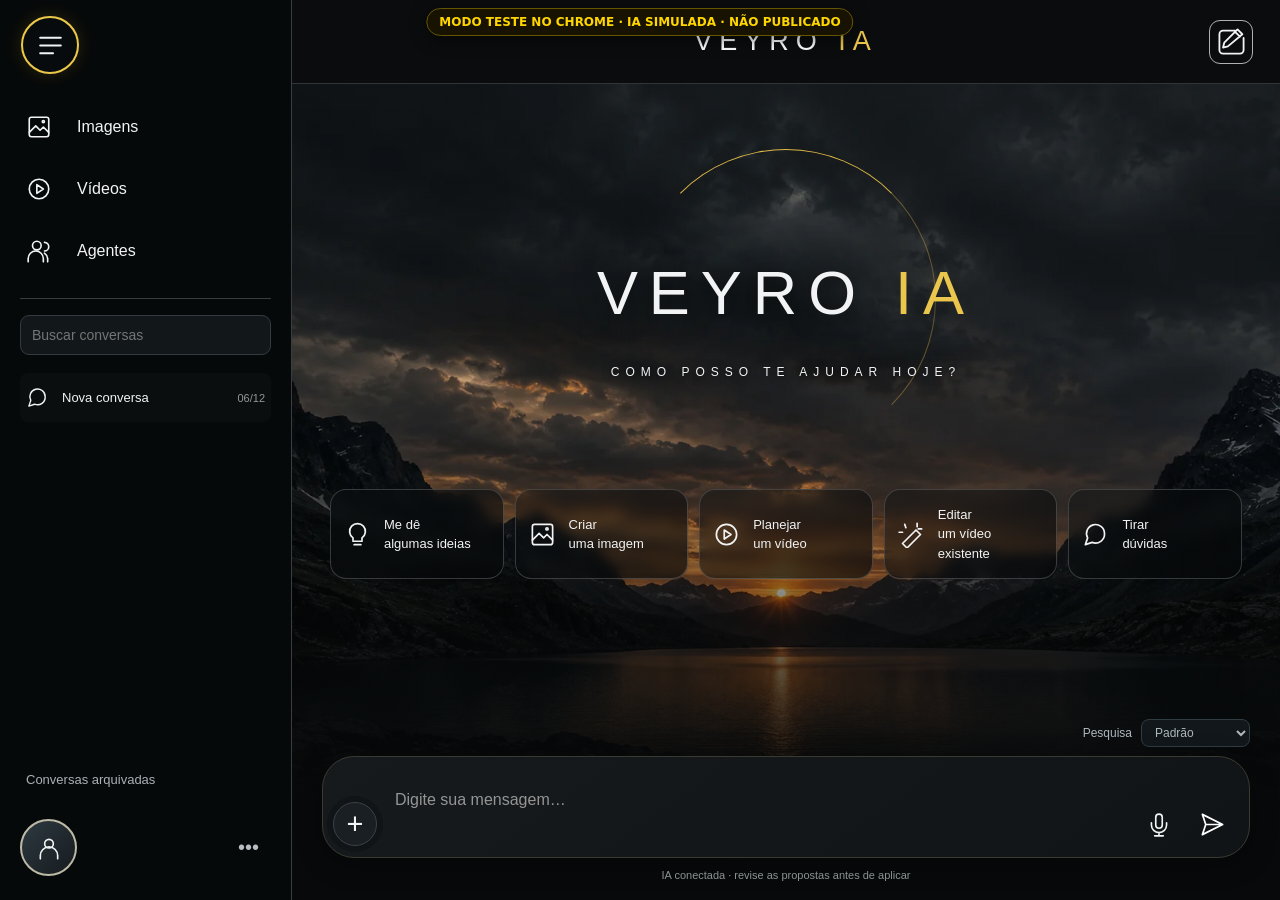
==== index.html @ f62c938f "Add files via upload" ====
<!doctype html>
<html lang="pt-BR">
<head>
  <meta charset="utf-8"><meta name="viewport" content="width=device-width, initial-scale=1, viewport-fit=cover, interactive-widget=resizes-content">
  <meta name="theme-color" content="#060606">
  <meta name="description" content="Veyro IA: escreva uma ideia, adicione referências e planeje as cenas do seu vídeo.">
  <title>Veyro IA</title>
  <link rel="icon" href="data:image/svg+xml,%3Csvg xmlns='http://www.w3.org/2000/svg' viewBox='0 0 64 64'%3E%3Crect width='64' height='64' rx='16' fill='%23060606'/%3E%3Cpath d='M25 17 47 32 25 47Z' fill='%23ffd600'/%3E%3C/svg%3E">
  <link rel="stylesheet" href="styles.css">
  <link rel="stylesheet" href="cinematic.css">
  <script src="chrome-demo.js"></script>
  <script src="studio.js" defer></script>
  <script src="chat.js" defer></script>
  <script src="knowledge.js" defer></script>
  <script src="app.js" defer></script>
</head>
<body data-mode="chat">
  <div id="chrome-demo-banner" style="position:fixed;z-index:99999;top:8px;left:50%;transform:translateX(-50%);background:#171300;color:#ffd600;border:1px solid #665500;border-radius:999px;padding:6px 12px;font:600 12px/1.2 system-ui;box-shadow:0 3px 16px #0008;pointer-events:none">MODO TESTE NO CHROME · IA SIMULADA · NÃO PUBLICADO</div>
  <svg class="svg-defs" aria-hidden="true" xmlns="http://www.w3.org/2000/svg"><defs>
  <symbol id="i-menu" viewBox="0 0 24 24"><path d="M4 6h16M4 12h16M4 18h10"/></symbol>
  <symbol id="i-image" viewBox="0 0 24 24"><rect x="3" y="3" width="18" height="18" rx="2"/><path d="m3 17 6-6 4 4 3-3 5 5"/><circle cx="16" cy="7" r="1"/></symbol>
  <symbol id="i-video" viewBox="0 0 24 24"><circle cx="12" cy="12" r="9"/><path d="m10 8 6 4-6 4z"/></symbol>
  <symbol id="i-agents" viewBox="0 0 24 24"><circle cx="10" cy="7" r="4"/><path d="M2 22v-3a7 7 0 0 1 14 0v3m1-18a4 4 0 0 1 0 8m3 10v-3a7 7 0 0 0-3-5"/></symbol>
  <symbol id="i-chat" viewBox="0 0 24 24"><path d="M20 11a8 8 0 0 1-11 8l-6 2 2-6a8 8 0 1 1 15-4z"/></symbol>
  <symbol id="i-pen" viewBox="0 0 24 24"><path d="M15 3H5a3 3 0 0 0-3 3v13a3 3 0 0 0 3 3h14a3 3 0 0 0 3-3V9M9 16l-4 1 1-4L17 2l4 4zM15 4l4 4"/></symbol>
  <symbol id="i-user" viewBox="0 0 24 24"><circle cx="12" cy="8" r="4"/><path d="M4 22v-3a8 8 0 0 1 16 0v3"/></symbol>
  <symbol id="i-idea" viewBox="0 0 24 24"><path d="M8 17v-2a7 7 0 1 1 8 0v2M8 18h8m-7 3h6"/></symbol>
  <symbol id="i-magic" viewBox="0 0 24 24"><path d="m4 20 12-12 4 4L8 24zM17 2v3m4 2h-3M6 3l1 3m-6 4h3"/></symbol>
  <symbol id="i-mic" viewBox="0 0 24 24"><rect x="9" y="2" width="6" height="13" rx="3"/><path d="M5 10v2a7 7 0 0 0 14 0v-2m-7 9v3m-4 0h8"/></symbol>
  <symbol id="i-send" viewBox="0 0 24 24"><path d="m3 3 18 9-18 9 3-9-3-9zm3 9h15"/></symbol>
  </defs></svg>
  <button id="sidebar-toggle" class="menu-toggle" aria-label="Abrir menu" aria-controls="sidebar" aria-expanded="true"><svg><use href="#i-menu"/></svg></button>
  <button id="sidebar-overlay" class="sidebar-overlay" aria-label="Fechar menu" hidden></button>
  <aside id="sidebar" class="sidebar" aria-label="Menu e conversas"><button id="sidebar-close" aria-label="Fechar menu">×</button>
    <nav class="sidebar-nav" aria-label="Recursos"><button id="nav-images"><svg><use href="#i-image"/></svg>Imagens</button><button id="nav-videos"><svg><use href="#i-video"/></svg>Vídeos</button><button id="nav-agents"><svg><use href="#i-agents"/></svg>Agentes</button></nav>
    <div class="recent-conversations" id="recent-conversations" aria-label="Conversas recentes"></div>
    <div class="sidebar-bottom"><button id="profile-open" class="profile-button" aria-label="Abrir meu perfil"><span id="profile-avatar"><svg><use href="#i-user"/></svg></span><span id="profile-name" class="sr-only">Meu perfil</span></button><button id="project-options" class="project-options" aria-label="Opções do projeto">•••</button></div>
  </aside>
  <div class="screen">
    <div class="welcome-backdrop" aria-hidden="true"></div>
    <header class="header"><button class="brand" id="home-chat" aria-label="Voltar à conversa"><span>VEYRO <em>IA</em></span></button><button id="new-chat" class="new-chat" aria-label="Nova conversa"><svg><use href="#i-pen"/></svg></button></header>
    <main id="workspace" class="workspace">
      <div class="project-bar"><input id="project-title" aria-label="Nome do projeto" maxlength="100" value="Novo projeto"><button id="save" type="button">Salvar</button></div>
      <div class="workspace-meta"><span id="save-status" role="status">Abrindo seus projetos…</span><span>Sem áudio · até 30 s</span></div>
      <nav class="tools" aria-label="Ferramentas do projeto"><button id="projects-open" class="nav-button" type="button">Projetos</button><button id="create-mode" aria-pressed="true">Criar</button><button id="photo-mode" aria-pressed="false">Photo Studio</button><button id="editor-mode" aria-pressed="false">Editor</button><button id="chat-mode" aria-pressed="false">Conversar</button><button id="memories-open">Memórias</button><button id="versions-open">Versões</button><button id="activity-open">Atividade</button></nav>
      <section id="photo-view" class="studio-view" hidden>
        <span class="eyebrow">VEYRO PHOTO STUDIO</span><h1>Uma imagem. Sua intenção.</h1>
        <p class="review-help">Crie uma imagem independente ou prepare referências para uma cena. Para editar, escolha uma foto e descreva o que deve mudar.</p>
        <div class="studio-grid">
          <label>Operação<select id="photo-operation"><option value="generate">Criar imagem</option><option value="edit">Editar imagem enviada</option><option value="enhance">Aprimorar imagem enviada</option></select></label>
          <label>Quantidade<select id="photo-count"><option>1</option><option>2</option><option>3</option><option>4</option><option>5</option></select></label>
          <label>Formato<select id="photo-size"><option value="1024x1024">Quadrado</option><option value="1536x1024">Horizontal</option><option value="1024x1536">Vertical</option></select></label>
          <label>Destino<select id="photo-scene"><option value="">Imagem independente</option></select></label>
        </div>
        <label class="studio-label">Imagem de referência<select id="photo-source"><option value="">Sem referência</option></select></label>
        <label class="studio-label">O que deve continuar igual<textarea id="photo-preserve" maxlength="2000" rows="2" placeholder="Ex.: manter personagem, roupa e iluminação"></textarea></label>
        <p id="photo-connection" class="studio-status" role="status"></p>
        <div id="photo-gallery" class="photo-gallery"></div><h2 class="subheading">Pedidos de imagem</h2><div id="photo-jobs"></div>
      </section>
      <section id="editor-view" class="studio-view" hidden>
        <span class="eyebrow">VEYRO EDITOR</span><h1>Monte o vídeo, preserve o original.</h1>
        <p class="review-help">Adicione vídeos pelo +. Escolha os trechos, reorganize e ajuste a velocidade. Até 30 segundos na montagem, sem áudio.</p>
        <div class="studio-grid"><label>Arquivo<select id="editor-source"></select></label><button id="clip-add" class="text-button" type="button">+ Adicionar trecho</button></div>
        <div class="studio-grid"><label>Formato<select id="editor-format"><option value="original">Original</option><option value="vertical">Vertical · 9:16</option><option value="horizontal">Horizontal · 16:9</option><option value="square">Quadrado</option></select></label><label>Exportação local<select id="editor-resolution"><option value="720">Até 720p · alvo 30 fps</option><option value="360">Até 360p · alvo 30 fps</option></select></label></div>
        <details class="original-request"><summary>Preferências para a edição por IA</summary><p>Edição automática ainda não conectada. Estas preferências ficam salvas no projeto.</p><div class="studio-grid"><label>Modo<select id="editor-mode-setting"><option value="ASSISTED">Assistido</option><option value="AUTO">Automático</option><option value="PRECISION">Precisão</option><option value="CREATIVE">Criativo</option></select></label><label>Intensidade<select id="editor-intensity"><option value="LOW">Baixa</option><option value="MEDIUM">Média</option><option value="HIGH">Alta</option></select></label></div></details>
        <div class="editor-toolbar"><button id="editor-undo" class="small-button">↶ Desfazer</button><button id="editor-redo" class="small-button">↷ Refazer</button><span id="editor-total"></span></div>
        <div id="timeline"></div><div id="clip-preview"></div>
        <div class="export-panel"><button id="editor-export" class="text-button">Exportar montagem</button><button id="export-cancel" class="small-button" hidden>Cancelar exportação</button><p class="pending-note">Exportação experimental no navegador, em tempo real. Mantenha a tela aberta. A fluidez e a precisão dos cortes dependem do celular; o arquivo original é preservado.</p><p id="export-status" role="status"></p><canvas id="export-canvas" hidden></canvas><div id="export-result"></div></div>
      </section>
      <section id="chat-view"><div id="welcome" class="welcome"><div class="welcome-title"><span class="sun-ring" aria-hidden="true"></span><h1>VEYRO <em>IA</em></h1><p>Como posso te ajudar hoje?</p></div><div class="suggestions" aria-label="Sugestões para começar"><button data-suggestion="Me dê algumas ideias para um vídeo curto."><svg><use href="#i-idea"/></svg><span>Me dê<br>algumas ideias</span></button><button data-suggestion="Quero criar uma imagem de "><svg><use href="#i-image"/></svg><span>Criar<br>uma imagem</span></button><button data-action="plan"><svg><use href="#i-video"/></svg><span>Planejar<br>um vídeo</span></button><button data-action="edit"><svg><use href="#i-magic"/></svg><span>Editar<br>um vídeo existente</span></button><button data-suggestion="Quero tirar uma dúvida sobre "><svg><use href="#i-chat"/></svg><span>Tirar<br>dúvidas</span></button></div></div><div id="chat-log" role="log" aria-label="Conversa" aria-live="polite"></div><div id="proposals"></div></section>
      <section class="empty" id="empty">
        <div class="frame" aria-hidden="true"><svg viewBox="0 0 48 48" fill="none"><rect x="8" y="12" width="32" height="24" rx="5" stroke="currentColor" stroke-width="1.3"/><path d="m21 19 9 5-9 5Z" stroke="currentColor" stroke-width="1.3"/></svg></div>
        <h1>Qual cena você imagina?</h1>
        <p>Escreva uma ideia ou envie apenas<br>fotos e vídeos pelo <strong>+</strong>.</p>
        <span class="empty-note">Histórias inventadas ou acontecimentos reais.</span>
      </section>
      <section id="result" class="result" hidden aria-labelledby="result-title">
        <span class="eyebrow">RESUMO DO PEDIDO</span>
        <h1 id="result-title">Sua cena está configurada.</h1>
        <p id="result-prompt" class="result-prompt"></p>
        <dl id="result-details"></dl>
        <div class="notice"><strong>Geração ainda não conectada</strong><p>Seu pedido pode ser salvo e revisado. A geração de vídeo ainda não está conectada.</p></div>
        <button id="edit" class="text-button" type="button">Voltar ao pedido</button>
      </section>
      <section id="review" class="review" hidden aria-labelledby="review-title">
        <div class="review-top"><span class="eyebrow">REVISAR ANTES DE CRIAR</span><span id="review-meta"></span></div>
        <h1 id="review-title" tabindex="-1">Vamos ajustar suas cenas.</h1>
        <p class="review-help">Edite, reordene e proteja suas cenas. As propostas da IA só entram no roteiro quando você as aplica.</p>
        <details class="original-request"><summary>Pedido original e referências</summary><p id="original-prompt"></p><div id="review-references" class="review-references"></div></details>
        <details class="original-request"><summary>Estilo, personagens e regras do projeto</summary><div class="project-settings"><label for="visual-style">Estilo visual</label><input id="visual-style" maxlength="1000" placeholder="Ex.: realista, luz suave"><label for="characters">Personagens</label><textarea id="characters" maxlength="4000" rows="2" placeholder="Aparência e características que devem continuar iguais"></textarea><label for="constraints">O que deve ser preservado</label><textarea id="constraints" maxlength="4000" rows="2" placeholder="Ex.: manter a roupa e o cenário"></textarea></div></details>
        <div id="scene-list" class="scene-list"></div>
        <div class="scene-actions"><button id="add-scene" class="text-button" type="button">+ Adicionar cena</button><span id="scene-total"></span></div>
        <button id="ask-plan" type="button" class="text-button">Pedir proposta à IA</button><div id="review-proposals"></div><div id="conversation" class="conversation" role="log" aria-label="Pedidos de correção" aria-live="polite"></div>
        <div class="generation-panel"><button id="generate" type="button" disabled aria-describedby="generation-reason">Gerar vídeo</button><p id="generation-reason">A geração de vídeo ainda precisa ser conectada. Seu roteiro e suas referências podem ser salvos agora.</p></div>
      </section>
    </main>
    <footer class="dock">
      <div class="options-heading"><span id="step-label">01 / FORMATO</span><button type="button" id="back" hidden>← Alterar formato</button><span id="format-summary" hidden></span></div>
      <div class="choices" id="formats" role="group" aria-label="Formato do vídeo">
        <button type="button" data-format="horizontal" aria-pressed="false"><span class="ratio-icon landscape" aria-hidden="true"></span>Horizontal<span class="check" aria-hidden="true">✓</span></button>
        <button type="button" data-format="vertical" aria-pressed="false"><span class="ratio-icon portrait" aria-hidden="true"></span>Vertical<span class="check" aria-hidden="true">✓</span></button>
        <button type="button" data-format="auto" aria-pressed="true"><span class="auto-icon" aria-hidden="true">Ø</span>Automático<span class="check" aria-hidden="true">✓</span></button>
      </div>
      <div class="choices durations" id="durations" role="group" aria-label="Duração do vídeo em segundos" hidden></div>
      <label id="review-choice" class="review-choice"><input id="review-toggle" type="checkbox" checked><span>Revisar antes de criar</span></label>
      <form id="composer" class="composer">
        <div id="attachments" class="attachments" aria-label="Arquivos anexados" hidden></div>
        <label for="prompt" class="sr-only">Descreva o vídeo que você quer criar</label>
        <textarea id="prompt" placeholder="Descreva o vídeo que você quer criar…" rows="2" maxlength="12000"></textarea>
        <div class="composer-bottom">
          <div class="add-wrap"><button type="button" id="add" class="add" aria-label="Adicionar fotos ou vídeos" aria-expanded="false" aria-controls="add-menu">+</button>
            <div id="add-menu" class="add-menu" hidden><button type="button" id="add-photo">Adicionar fotos</button><button type="button" id="add-video">Adicionar vídeos</button></div>
          </div>
          <button id="voice-input" type="button" class="voice-input" aria-label="Ditar mensagem"><svg><use href="#i-mic"/></svg></button><button id="stop-response" type="button" class="stop-response" hidden aria-label="Interromper resposta">■</button><span class="action-hint" id="action-hint">Escolha o formato e avance</span>
          <button type="submit" id="send" class="send" aria-label="Avançar para escolher a duração"><svg aria-hidden="true" viewBox="0 0 24 24"><path d="M5 12h14m-6-6 6 6-6 6"/></svg></button>
        </div>
      </form>
      <p id="feedback" class="feedback" role="status" aria-live="polite">Projetos e memórias salvos · geração de vídeo ainda não conectada</p>
    </footer>
    <input id="photo-input" type="file" accept="image/*" multiple hidden>
    <input id="video-input" type="file" accept="video/*" multiple hidden>
  </div>
  <dialog id="panel" aria-labelledby="panel-title"><div class="panel-head"><h2 id="panel-title"></h2><button id="panel-close" type="button" aria-label="Fechar">×</button></div><div id="panel-body"></div></dialog>
</body>
</html>
---- styles.css ----
:root{color-scheme:dark;--yellow:#ffd600;--muted:#a2a2a2;--viewport-height:100dvh;--viewport-top:0px;font-family:Arial,Helvetica,sans-serif;background:#060606;color:#f6f6f6;font-synthesis:none}
*{box-sizing:border-box}body{margin:0}button,a,textarea{-webkit-tap-highlight-color:transparent}button,textarea{font:inherit}button{cursor:pointer;color:inherit}button:focus-visible,a:focus-visible,textarea:focus-visible{outline:2px solid var(--yellow);outline-offset:4px}[hidden]{display:none!important}.screen{position:fixed;top:calc(var(--viewport-top) + 10px);left:10px;right:10px;height:calc(var(--viewport-height) - 20px);border:1px solid #dadada;border-radius:24px;display:flex;flex-direction:column;overflow:hidden;background:#060606}.header{display:flex;align-items:center;justify-content:space-between;padding:25px 30px;gap:12px;flex-shrink:0}.brand{display:flex;align-items:center;gap:12px;text-decoration:none;color:#fff;font-size:14px;letter-spacing:2px;font-weight:700}.brand-icon{font-size:31px;letter-spacing:-4px;line-height:1;display:flex;align-items:flex-end}.brand-icon span{color:var(--yellow);font-size:26px;transform:translate(-2px,5px)}.brand-sub{display:block;font-size:10px;letter-spacing:2.3px;margin-top:4px;color:#b4b4b4}.test-badge{font-size:11px;letter-spacing:1.1px;border:1px solid #3d3d3d;border-radius:20px;padding:8px 11px;color:#b4b4b4;white-space:nowrap}.workspace{flex:1;min-height:0;overflow-y:auto;padding:10px 30px 24px;scrollbar-width:thin}.workspace-meta{max-width:880px;margin:0 auto;display:flex;justify-content:space-between;gap:12px;color:#a2a2a2;font-size:12px;letter-spacing:.9px}.workspace-meta span:last-child{letter-spacing:0}.empty{min-height:260px;height:100%;display:flex;flex-direction:column;align-items:center;justify-content:center;text-align:center;padding:24px 0}.frame{display:grid;place-items:center;width:120px;height:76px;border:1px solid #333;border-radius:14px;margin-bottom:25px;background:#0b0b0b;color:#aaa;transition:width .2s,height .2s}.frame.vertical{width:62px;height:100px}.frame svg{width:44px;height:44px}h1{font-size:clamp(23px,3vw,32px);font-weight:500;letter-spacing:-.8px;margin:0 0 14px}.empty p{font-size:16px;line-height:1.6;color:#a2a2a2;margin:0}.empty p strong{color:#fff;font-weight:400}.empty-note{margin-top:24px;font-size:13px;color:#858585}.dock{flex-shrink:0;width:min(100%,760px);margin:0 auto;padding:8px 22px max(12px,env(safe-area-inset-bottom));background:#060606}.options-heading{min-height:30px;display:flex;align-items:center;gap:12px;color:#a5a5a5;font-size:11px;letter-spacing:1.5px}.options-heading button{margin-left:auto;background:none;border:0;font-size:13px;letter-spacing:0;padding:6px 0;color:#bcbcbc}.options-heading #format-summary{font-size:12px;letter-spacing:0;color:#d9d9d9}.choices{display:flex;gap:8px;margin:2px 0 15px;overflow-x:auto;scrollbar-width:thin;scrollbar-color:#555 transparent;padding:2px 1px 5px;overscroll-behavior-x:contain}.choices button{background:#111;border:1px solid #383838;border-radius:13px;min-height:49px;display:flex;justify-content:center;align-items:center;gap:8px;padding:10px 14px;font-size:14px;flex:1;white-space:nowrap}.choices button[aria-pressed=true]{border-color:var(--yellow);background:#1a1708;color:#fff}.check{display:none;font-size:12px;color:var(--yellow)}[aria-pressed=true] .check{display:inline}.ratio-icon{display:inline-block;border:1.5px solid currentColor;border-radius:2px;opacity:.8;flex-shrink:0}.landscape{width:18px;height:12px}.portrait{width:12px;height:18px}.auto-icon{font-size:21px;line-height:1}.durations button{flex:0 0 auto;min-width:59px;font-variant-numeric:tabular-nums}.composer{position:relative;border:1px solid #74682f;border-radius:22px;background:#101010;box-shadow:0 8px 30px #0009;padding:15px 14px 12px}.composer:focus-within{border-color:#a58e35}.composer textarea{resize:none;display:block;width:100%;min-height:60px;max-height:min(30dvh,240px);border:0;outline:0!important;background:none;color:#fff;font-size:16px;line-height:1.6;padding:0 5px;scrollbar-width:thin}.composer textarea::placeholder{color:#959595}.composer-bottom{display:flex;align-items:center;justify-content:space-between;gap:12px;padding-top:10px}.add-wrap{position:relative}.add{background:#1b1b1b;border:1px solid #393939;border-radius:50%;width:44px;height:44px;font-size:29px;font-weight:300;display:grid;place-items:center;line-height:1}.add:hover{border-color:#aaa}.action-hint{font-size:12px;color:#939393;margin-right:auto}.send{width:48px;height:48px;flex-shrink:0;border:0;border-radius:50%;display:grid;place-items:center;background:var(--yellow);box-shadow:0 0 0 1px #ffdf33}.send:hover{background:#ffe345}.send svg{width:25px;height:25px;fill:none;stroke:#fff;stroke-width:2.5;stroke-linecap:round;stroke-linejoin:round;filter:drop-shadow(0 1px 1px #705500)}.send:active{transform:scale(.95)}.add-menu{position:absolute;z-index:5;bottom:55px;left:0;background:#1e1e1e;border:1px solid #555;border-radius:14px;box-shadow:0 12px 30px #000b;min-width:190px;padding:6px}.add-menu button{display:block;width:100%;text-align:left;background:none;border:0;border-radius:9px;padding:13px 12px;font-size:15px}.add-menu button:hover{background:#333}.feedback{min-height:16px;text-align:center;font-size:11px;line-height:1.4;color:#999;margin:10px 0 0}.feedback.error{color:#ffdd85}.attachments{display:flex;overflow-x:auto;gap:10px;padding:0 0 12px;max-height:110px}.attachment{position:relative;flex:0 0 80px;width:80px;height:82px;border:1px solid #444;border-radius:11px;overflow:hidden;background:#202020}.attachment img,.attachment video{width:100%;height:100%;object-fit:cover}.attachment button{position:absolute;top:3px;right:3px;width:28px;height:28px;border:1px solid #777;border-radius:50%;background:#111e;color:white;font-size:18px;display:grid;place-items:center}.attachment small{position:absolute;bottom:0;left:0;right:0;background:#000b;font-size:10px;padding:4px;overflow:hidden;text-overflow:ellipsis;white-space:nowrap}.result{max-width:640px;margin:42px auto 20px}.eyebrow{font-size:11px;letter-spacing:1.8px;color:var(--yellow);display:block;margin-bottom:16px}.result-prompt{white-space:pre-wrap;overflow-wrap:anywhere;line-height:1.65;color:#d5d5d5;font-size:16px}.result dl{display:flex;flex-wrap:wrap;gap:24px;margin:26px 0}.result dl div{display:grid;gap:8px}.result dt{color:#aaa;font-size:12px}.result dd{margin:0;font-size:15px}.notice{border:1px solid #514b30;border-radius:14px;background:#15130c;padding:18px;line-height:1.5}.notice strong{font-size:15px;color:#ffe68a;font-weight:500}.notice p{font-size:14px;margin:7px 0 0;color:#c0bdb1}.text-button{background:none;border:1px solid #555;border-radius:10px;padding:12px 16px;margin-top:18px;font-size:14px}.sr-only{position:absolute;width:1px;height:1px;padding:0;margin:-1px;overflow:hidden;clip:rect(0,0,0,0);white-space:nowrap;border:0}@media(min-width:900px){.screen{left:22px;right:22px;top:calc(var(--viewport-top) + 18px);height:calc(var(--viewport-height) - 36px)}.header{padding:30px 36px}.dock{padding-bottom:20px}}@media(max-width:420px){.header{padding:21px 17px}.workspace{padding:8px 16px 18px}.test-badge{font-size:9px;padding:7px 8px;letter-spacing:.6px}.dock{padding-left:12px;padding-right:12px}.choices{gap:6px}.choices button{font-size:14px;gap:6px;padding:10px 8px}.choices .check{display:none}.action-hint{font-size:11px}.workspace-meta{font-size:11px}.empty-note{max-width:240px;line-height:1.5}.options-heading{letter-spacing:.8px}.options-heading #format-summary{font-size:11px}}@media(max-height:580px){.header{padding-top:12px;padding-bottom:12px}.empty{min-height:170px;padding:10px 0}.frame,.empty-note{display:none}.dock{padding-top:2px}.choices{margin-bottom:8px}.composer textarea{min-height:40px;max-height:22dvh}.result{margin-top:18px}}@media(prefers-reduced-motion:reduce){*{transition:none!important}}
.review-choice{display:flex;align-items:center;gap:10px;font-size:14px;color:#d1d1d1;margin:-3px 0 13px;min-height:30px;cursor:pointer}.review-choice input{width:18px;height:18px;accent-color:var(--yellow);margin:0}.review{max-width:670px;margin:30px auto 16px}.review-top{display:flex;justify-content:space-between;gap:15px;align-items:start}.review-top .eyebrow{line-height:1.5}.review-top>span:last-child{font-size:12px;color:#aaa;white-space:nowrap}.review h1{font-size:27px}.review-help{color:#aaa;font-size:14px;line-height:1.65;margin:0 0 20px}.original-request{border:1px solid #353535;border-radius:12px;padding:14px 16px;margin:0 0 20px;font-size:14px}.original-request summary{cursor:pointer;color:#ddd;line-height:1.5}.original-request p{color:#aaa;white-space:pre-wrap;overflow-wrap:anywhere;line-height:1.6}.review-references{display:flex;gap:12px;overflow-x:auto}.review-references figure{margin:0;flex:0 0 150px;width:150px}.review-references img,.review-references video{width:150px;height:100px;object-fit:contain;background:#151515;border-radius:8px}.review-references figcaption{font-size:12px;color:#aaa;overflow:hidden;text-overflow:ellipsis;white-space:nowrap;margin-top:5px}.scene-list{display:grid;gap:14px}.scene-card{border:1px solid #454545;background:#101010;border-radius:16px;padding:17px}.scene-heading{display:flex;align-items:center;gap:12px;margin-bottom:17px}.scene-heading h2{margin:0;color:#f5f5f5;font-size:17px;font-weight:500}.scene-heading span{font-size:13px;color:#e2ce76;margin-left:auto;white-space:nowrap}.scene-heading button{color:#a8a8a8;border:0;background:none;padding:8px 0 8px 8px;font-size:13px}.scene-card label{display:block;font-size:12px;color:#aaa;margin-bottom:8px}.scene-card textarea{display:block;width:100%;background:#090909;border:1px solid #373737;border-radius:9px;resize:vertical;min-height:100px;max-height:40dvh;color:#e8e8e8;font-size:16px;line-height:1.6;padding:12px;overflow-wrap:anywhere}.scene-actions{display:flex;align-items:center;justify-content:space-between;gap:10px;margin:14px 0 25px}.scene-actions .text-button{margin:0}.scene-actions>span{font-size:12px;color:#aaa;text-align:right}.conversation h2{font-size:17px;font-weight:500;margin:24px 0 16px}.message{background:#19180e;border:1px solid #494128;border-radius:14px 14px 3px 14px;margin:12px 0 12px 18px;padding:14px}.message p{margin:0 0 9px;white-space:pre-wrap;overflow-wrap:anywhere;font-size:15px;line-height:1.6}.message span{font-size:12px;color:#d7c986}.pending-note{color:#aaa;font-size:13px;line-height:1.6}.generation-panel{margin:26px 0 8px;padding-top:20px;border-top:1px solid #333}.generation-panel button{border:1px solid #625825;border-radius:12px;background:#302b0d;color:#ad9e52;font-size:16px;padding:14px 20px;width:100%}.generation-panel p{font-size:12px;line-height:1.5;color:#aaa;margin:10px 0 0;text-align:center}button:disabled{cursor:not-allowed}.add:disabled{opacity:.35}.scene-actions button:disabled{opacity:.45}@media(max-height:580px){.review{margin-top:12px}.review-choice{margin-bottom:5px;min-height:25px}.review-help{margin-bottom:12px}}@media(max-width:420px){.review h1{font-size:24px}.review-top{flex-wrap:wrap;gap:0}.review-top>span:last-child{margin:0 0 14px}.scene-card{padding:13px}.scene-heading{gap:7px}.scene-actions .text-button{font-size:13px;padding:11px}.scene-heading button{font-size:12px}}
input,select{font:inherit;color:inherit}button:disabled{opacity:.5}.nav-button,.project-bar button,.tools button,.small-button{background:#141414;border:1px solid #414141;border-radius:10px;padding:10px 12px;font-size:13px;min-height:40px}.project-bar{max-width:880px;margin:0 auto 12px;display:flex;align-items:center;gap:14px}.project-bar input{width:100%;min-width:0;border:0;background:transparent;font-size:20px;padding:8px 0}.project-bar button{color:var(--yellow)}.tools{display:flex;gap:7px;overflow-x:auto;max-width:880px;margin:16px auto 22px;padding:3px 1px 7px;flex-shrink:0}.tools button{white-space:nowrap}.tools button[aria-pressed=true]{border-color:var(--yellow);background:#1a1708}.empty{height:auto;min-height:180px}.frame{margin-bottom:18px}.workspace-meta{font-size:11px}.scene-tools{display:flex;flex-wrap:wrap;gap:7px;margin:-7px 0 15px}.scene-tools button{font-size:12px}.scene-tools button[aria-pressed=true]{color:var(--yellow);border-color:#807029}.message.assistant{background:#141414;border-color:#414141;margin-left:0;margin-right:18px;border-radius:14px 14px 14px 3px}.message.notice{background:transparent;border-style:dashed;margin-left:0}.message span{display:block;margin-bottom:8px}.message p{margin:0}.message.notice p{font-size:13px;color:#aaa}#chat-view{max-width:670px;margin:25px auto}#chat-view h1{font-size:25px}.review{margin-top:16px}.error{color:#ffdb89}dialog{background:#0c0c0c;color:#eee;border:1px solid #777;border-radius:20px;width:min(94vw,600px);max-height:85dvh;padding:22px;overflow:auto}dialog::backdrop{background:#000b;backdrop-filter:blur(4px)}.panel-head{display:flex;align-items:center;gap:12px;justify-content:space-between;position:sticky;top:-22px;background:#0c0c0c;padding:10px 0;z-index:2}.panel-head h2{font-weight:500;font-size:23px;margin:0}.panel-head button{background:#1d1d1d;border:1px solid #444;border-radius:50%;width:42px;height:42px;font-size:24px}#panel-body input,#panel-body textarea,#panel-body select{display:block;width:100%;background:#151515;color:#fff;border:1px solid #454545;border-radius:10px;padding:12px;font-size:16px;margin:14px 0;resize:vertical}.project-option{width:100%;display:flex;flex-direction:column;align-items:flex-start;gap:10px;background:#151515;border:1px solid #444;border-radius:12px;margin:12px 0;padding:16px;text-align:left;font-size:16px;overflow-wrap:anywhere}.project-option small,.memory-card small{font-size:11px;color:#aaa;display:block;margin-top:7px}.memory-card{border:1px solid #3a3a3a;border-radius:12px;padding:15px;margin:15px 0}.memory-card p{white-space:pre-wrap;overflow-wrap:anywhere;line-height:1.6;font-size:14px}#panel-body>.text-button{margin:2px 0 14px}#panel-body .original-request p{white-space:pre-wrap}.test-badge{display:none}@media(max-width:420px){.header{padding:16px}.brand-sub{font-size:9px}.nav-button{padding:8px;font-size:12px}.tools{margin:12px auto}.tools button{padding:8px 10px;font-size:12px}.empty p{font-size:14px}.empty-note{margin-top:12px}.project-bar input{font-size:18px}.empty{min-height:180px}.empty h1{font-size:24px}}@media(max-height:650px){.project-bar{margin-bottom:0}.tools{margin:6px auto}.empty{min-height:140px}.empty-note,.frame{display:none}.header{padding-top:12px;padding-bottom:10px}}

.project-settings{display:grid;gap:9px;padding-top:18px}.project-settings label{font-size:13px;color:#aaa}.project-settings input,.project-settings textarea{font:inherit;font-size:16px;color:#eee;background:#151515;border:1px solid #444;border-radius:9px;padding:11px;width:100%;resize:vertical;margin-bottom:8px}
.studio-view{max-width:740px;margin:24px auto}.studio-grid{display:grid;grid-template-columns:repeat(2,minmax(0,1fr));gap:14px;margin:15px 0}.studio-grid label,.studio-label{font-size:14px;color:#c8c8c8;display:block}.studio-grid input,.studio-grid select,.studio-label select,.studio-label textarea{display:block;width:100%;min-width:0;background:#141414;color:#fff;border:1px solid #444;border-radius:10px;padding:11px;font:inherit;font-size:16px;margin:8px 0;resize:vertical}.studio-grid .text-button{align-self:end;margin:8px 0;min-height:44px}.studio-status{font-size:14px;line-height:1.6;border-left:2px solid #9d8928;padding:6px 14px;color:#c3bea7}.subheading{font-size:18px;font-weight:500;margin:28px 0 14px}.photo-gallery{display:grid;grid-template-columns:repeat(2,minmax(0,1fr));gap:14px}.photo-card{background:#111;border:1px solid #3c3c3c;border-radius:14px;padding:10px;display:flex;flex-direction:column;gap:10px}.photo-card img{width:100%;height:auto;max-height:300px;object-fit:contain;border-radius:8px}.photo-card p{font-size:14px;overflow-wrap:anywhere;margin:0}.photo-card small{font-size:12px;color:#aaa}.photo-card a{color:#ffe784;font-size:14px}.editor-toolbar{display:flex;gap:8px;align-items:center;flex-wrap:wrap;margin:18px 0}.editor-toolbar span{margin-left:auto;color:#d2be69;font-size:13px}#timeline{display:grid;gap:15px}#clip-preview video,#export-result video,#export-canvas{display:block;max-width:100%;width:100%;max-height:350px;border:1px solid #444;border-radius:12px;margin:18px 0;background:#000}.export-source{position:fixed;width:2px;height:2px;opacity:.01;pointer-events:none;left:0;bottom:0}.export-panel{border-top:1px solid #333;padding-top:10px;margin-top:22px}.export-panel p{line-height:1.6;font-size:13px}#export-result a{display:inline-block;text-decoration:none;color:var(--yellow);margin:8px 0 20px}.tools{scrollbar-width:thin}.tools button{flex-shrink:0}@media(max-width:390px){.studio-grid{gap:10px}.photo-gallery{grid-template-columns:1fr}.studio-view h1{font-size:23px}}
---- cinematic.css ----
:root{--yellow:#ebc64d;--sidebar-width:292px;background:#07090a;color:#f2f3f4;font-family:Arial,Helvetica,sans-serif}.svg-defs{position:absolute;width:0;height:0;overflow:hidden}svg{width:26px;height:26px;fill:none;stroke:currentColor;stroke-width:1.5;stroke-linecap:round;stroke-linejoin:round;flex-shrink:0}button{touch-action:manipulation}.screen{left:var(--sidebar-width);right:0;top:var(--viewport-top);height:var(--viewport-height);border:0;border-radius:0;background:#07090a;transition:left .2s}.header{position:relative;justify-content:center;min-height:84px;padding:18px 80px;border-bottom:1px solid #303438;z-index:1;background:#0b0d0ee0}.brand{border:0;background:none;font-size:27px;font-weight:400;letter-spacing:7px;padding:6px;white-space:nowrap}.brand em,.welcome h1 em{font-style:normal;color:var(--yellow)}.new-chat{position:absolute;right:27px;width:44px;height:44px;display:grid;place-items:center;background:none;border:1px solid #aeb2b4;border-radius:11px}.new-chat svg{width:29px;height:29px}.menu-toggle{position:fixed;left:21px;top:calc(var(--viewport-top) + 16px);width:58px;height:58px;display:grid;place-items:center;z-index:12;border:2px solid #ecc849;border-radius:50%;background:#080b0d;box-shadow:0 0 17px #f7bc1928}.menu-toggle svg{width:31px;height:31px}.sidebar{position:fixed;left:0;top:var(--viewport-top);height:var(--viewport-height);width:var(--sidebar-width);z-index:10;background:#070a0ce8;border-right:1px solid #383d41;display:flex;flex-direction:column;padding:100px 20px 24px;transition:transform .2s}.sidebar-nav{display:grid;gap:8px;border-bottom:1px solid #383d41;padding-bottom:20px}.sidebar-nav button{border:0;background:none;display:flex;align-items:center;gap:25px;text-align:left;font-size:16px;padding:14px 6px;border-radius:9px}.sidebar-nav button:hover,.conversation-link:hover{background:#171b1e}.recent-conversations{overflow-y:auto;scrollbar-width:thin;min-height:0;padding-top:18px;flex:1}.conversation-link{display:flex;align-items:center;gap:13px;width:100%;text-align:left;border:0;background:none;border-radius:8px;padding:13px 6px;min-height:48px}.conversation-link svg{width:23px;height:23px}.conversation-link span{min-width:0;overflow:hidden;text-overflow:ellipsis;white-space:nowrap;flex:1;font-size:13px}.conversation-link time{font-size:11px;color:#92979b;white-space:nowrap}.conversation-link[aria-current=true]{background:#ffffff06}.sidebar-empty{font-size:13px;color:#8c9195;line-height:1.7;padding:8px}.sidebar-bottom{display:flex;align-items:center;justify-content:space-between;gap:12px;padding-top:20px}.profile-button{background:none;border:0;padding:0}.profile-button #profile-avatar{display:grid;place-items:center;width:57px;height:57px;border:2px solid #bdb9a6;border-radius:50%;background:linear-gradient(135deg,#2d3941,#161b1e);overflow:hidden}.profile-button img{width:100%;height:100%;object-fit:cover}.project-options{background:none;border:0;font-size:20px;padding:12px;color:#b8bdc1}#sidebar-close{display:none}.sidebar-overlay{position:fixed;inset:0;z-index:9;background:#000a;border:0}.sidebar-collapsed .sidebar{transform:translateX(-100%)}.sidebar-collapsed .screen{left:0}.workspace{position:relative;padding:25px 38px;z-index:1;scrollbar-color:#363b40 transparent}.welcome-backdrop{position:absolute;inset:84px 0 80px;background:linear-gradient(180deg,#07090a30 0%,#07090a00 48%,#07090a 98%),linear-gradient(90deg,#07090a20,#07090a00),url('cinematic.webp') center 43%/cover no-repeat;opacity:0;pointer-events:none;transition:opacity .35s}.welcome-state .welcome-backdrop{opacity:1}body[data-mode=chat] .project-bar,body[data-mode=chat] .workspace-meta,body[data-mode=chat] .tools,body[data-mode=chat] .options-heading{display:none}#chat-view{max-width:1040px;margin:0 auto;min-height:100%}.welcome{min-height:100%;display:flex;flex-direction:column;justify-content:center;padding:28px 0 60px}.welcome-title{position:relative;isolation:isolate;text-align:center;padding:120px 0 105px}.welcome-title h1{position:relative;font-weight:400!important;font-size:clamp(38px,4.8vw,66px)!important;letter-spacing:11px!important;margin:0 0 33px!important;white-space:nowrap;text-shadow:0 3px 25px #0008}.welcome-title p{text-transform:uppercase;letter-spacing:6px;font-size:12px;line-height:1.9;margin:0;text-shadow:0 1px 8px #000}.sun-ring{position:absolute;left:50%;top:12px;transform:translateX(-50%);width:300px;height:300px;border-radius:50%;border:1px solid transparent;border-top-color:#dcb746;border-right-color:#c3a04470;z-index:-1}.suggestions{display:grid;grid-template-columns:repeat(5,minmax(0,1fr));gap:11px}.suggestions button{display:flex;align-items:center;gap:13px;border:1px solid #676a6d80;border-radius:16px;background:linear-gradient(145deg,#0b0f1166,#060809aa);padding:15px 13px;min-height:72px;text-align:left;line-height:1.5;font-size:13px;font-weight:400;backdrop-filter:blur(6px)}.suggestions button:hover{border-color:#d8b957;background:#26221980}.suggestions svg{width:27px;height:27px}.dock{position:relative;z-index:2;width:min(100%,1160px);padding:16px 30px max(16px,env(safe-area-inset-bottom));background:transparent}.chat-message{max-width:830px;margin:27px auto;overflow-wrap:anywhere}.message-author{display:block;font-size:11px;letter-spacing:.5px;color:#969da2;margin-bottom:10px}.chat-message-content{font-size:16px;line-height:1.75}.chat-message.user{margin-left:auto;max-width:75%;width:fit-content}.chat-message.user .message-author{text-align:right}.chat-message.user .chat-message-content{background:#1a1e21;border:1px solid #30363a;border-radius:20px 20px 5px 20px;padding:13px 20px}.chat-message.notice .chat-message-content{font-size:14px;color:#b9bec1;border:1px solid #343a3e;border-radius:12px;padding:14px 18px}.message-file{display:block;color:#dec873;font-size:13px;margin-top:8px}.reply-state{display:block;font-size:12px;color:#989e9f;margin-top:12px}.retry-button{background:none;border:0;color:#dfca82;padding:8px 0;font-size:12px}.chat-tool-card{max-width:560px;margin-top:18px;border:1px solid #4c4a3b;border-radius:16px;padding:20px;background:#141719}.chat-tool-card>svg{color:#dec873}.chat-tool-card h3{font-size:16px;margin:8px 0}.chat-tool-card p{font-size:14px;margin:8px 0}.chat-tool-card small{display:block;color:#acb3b6;font-size:12px}.chat-tool-card button{margin:12px 8px 0 0}.inline-images{display:grid;grid-template-columns:repeat(2,minmax(0,1fr));gap:9px}.inline-images img{max-width:100%;border-radius:9px;margin-top:14px}.text-list-item{padding-left:10px}.voice-input,.stop-response{width:42px;height:42px;border:0;background:none;display:grid;place-items:center;border-radius:50%}.voice-input.recording{color:#f6d766;box-shadow:0 0 0 1px #f6d766}.stop-response{background:#303638;color:#fff;font-size:15px}body[data-mode=chat] .composer{display:grid;grid-template-columns:48px minmax(0,1fr) auto 44px;gap:10px;align-items:end;border:1px solid #393b30;border-radius:32px;background:linear-gradient(145deg,#161a1d,#101416);padding:11px 15px 11px 10px;box-shadow:0 6px 28px #0005}body[data-mode=chat] .composer:focus-within{border-color:#867445}body[data-mode=chat] .composer textarea{grid-row:2;grid-column:2;min-height:44px;max-height:min(30dvh,190px);padding:10px 4px;line-height:1.5}body[data-mode=chat] .composer-bottom{display:contents}body[data-mode=chat] .attachments{grid-row:1;grid-column:1/-1}body[data-mode=chat] .add-wrap{grid-row:2;grid-column:1;align-self:end}body[data-mode=chat] .add{background:#191f23;border-color:#3a4248;width:44px;height:44px;box-shadow:0 0 0 6px #090d1066}body[data-mode=chat] .voice-input{grid-row:2;grid-column:3}body[data-mode=chat] .send,body[data-mode=chat] .stop-response{grid-row:2;grid-column:4;align-self:end}body[data-mode=chat] .send{background:none;box-shadow:none;width:44px;height:44px}body[data-mode=chat] .send svg{filter:none;stroke-width:1.5;width:27px;height:27px}body[data-mode=chat] .action-hint{display:none}.feedback{color:#969d9f;font-size:11px;margin-top:10px}.project-bar,.workspace-meta,.tools{max-width:940px}#panel-body>.text-button{display:block}.studio-view,.review{padding-bottom:20px}
@media(min-width:1500px){:root{--sidebar-width:325px}.welcome-title{padding:155px 0 120px}.sun-ring{width:340px;height:340px;top:36px}.welcome{padding-top:40px}.suggestions button{font-size:14px}}
@media(max-width:1190px) and (min-width:900px){:root{--sidebar-width:250px}.workspace{padding:20px 24px}.sidebar{padding-left:14px;padding-right:14px}.suggestions{grid-template-columns:repeat(3,minmax(0,1fr))}.suggestions button{min-height:62px}.welcome-title{padding:95px 0 70px}.welcome-title h1{letter-spacing:7px!important}.welcome-title p{letter-spacing:4px}.sun-ring{width:240px;height:240px}}
@media(max-width:899px){.screen{left:0;right:0;top:var(--viewport-top);height:var(--viewport-height)}.header{min-height:72px;padding:15px 64px}.brand{font-size:21px;letter-spacing:4px}.new-chat{right:17px;width:36px;height:36px;border:0}.new-chat svg{width:26px;height:26px}.menu-toggle{left:15px;top:calc(var(--viewport-top) + 15px);width:42px;height:42px;border-width:1.5px}.menu-toggle svg{width:24px;height:24px}.sidebar{width:min(80vw,340px);transform:translateX(-100%);padding-top:83px;background:#080b0dfb}.sidebar-open .sidebar{transform:translateX(0)}#sidebar-close{display:block;position:absolute;top:18px;right:14px;width:38px;height:38px;border:0;border-radius:50%;font-size:25px;background:none;color:#bbb}.workspace{padding:16px 19px}.welcome-backdrop{inset:72px 0 100px;background-position:55% 45%}.welcome{padding:10px 0 24px;min-height:100%}.welcome-title{padding:95px 0 76px}.welcome-title h1{font-size:38px!important;letter-spacing:6px!important;margin-bottom:22px!important}.welcome-title p{font-size:9px;letter-spacing:3px}.sun-ring{width:225px;height:225px;top:18px}.suggestions{grid-template-columns:repeat(2,minmax(0,1fr));gap:9px}.suggestions button{min-height:59px;padding:11px 12px;border-radius:14px;font-size:12px;gap:10px}.suggestions svg{width:24px;height:24px}.suggestions button:last-child{grid-column:1/-1;justify-content:center;min-height:46px}.suggestions button:last-child br{display:none}.dock{padding:8px 13px max(11px,env(safe-area-inset-bottom))}body[data-mode=chat] .composer{padding:9px;gap:5px;grid-template-columns:42px minmax(0,1fr) auto 40px;border-radius:28px}body[data-mode=chat] .add{width:39px;height:39px}body[data-mode=chat] .composer textarea{font-size:16px;padding:9px 5px;min-height:40px}body[data-mode=chat] .send,.voice-input,.stop-response{width:39px;height:39px}.feedback{font-size:10px}.chat-message{margin:24px 0}.chat-message.user{max-width:90%;margin-left:auto}.chat-message-content{font-size:15px}.chat-message.user .chat-message-content{padding:11px 16px}.sidebar-bottom{padding-bottom:env(safe-area-inset-bottom)}.project-bar{margin-top:5px}}
@media(max-height:700px){.welcome-title{padding-top:62px;padding-bottom:49px}.sun-ring{width:185px;height:185px;top:0}.welcome{padding-top:0;padding-bottom:12px}.welcome-title h1{margin-bottom:18px!important}.suggestions button{min-height:53px}.header{min-height:68px}.welcome-backdrop{top:68px}}@media(prefers-reduced-motion:reduce){.welcome-backdrop,.screen,.sidebar{transition:none}}

#conversation-search{background:#12171a;border:1px solid #343b40;border-radius:9px;color:#eee;width:100%;font-size:14px;padding:11px;margin-top:16px}.archive-link{background:none;border:0;text-align:left;color:#aab1b6;font-size:13px;padding:12px 6px}.research-options{display:flex;justify-content:flex-end;align-items:center;gap:9px;margin-bottom:9px;font-size:12px;color:#aeb7bc}.research-options select{background:#11171a;border:1px solid #303c43;border-radius:8px;padding:5px 9px;font-size:12px}body:not([data-mode=chat]) .research-options{display:none}.research-source{margin:16px 0}.research-source a{color:#e8d18a;font-size:14px;line-height:1.5;overflow-wrap:anywhere}.research-source small{margin-top:5px;line-height:1.6}.danger-button{background:#281d1a;border:1px solid #77523f;border-radius:10px;padding:12px 16px;color:#f7cfba;display:block;margin:12px 0}.older-messages{display:block;margin:10px auto;background:none;border:1px solid #354047;padding:10px;border-radius:10px;color:#c1c7cb;font-size:13px}#panel-body .memory-card .small-button{margin-right:8px}
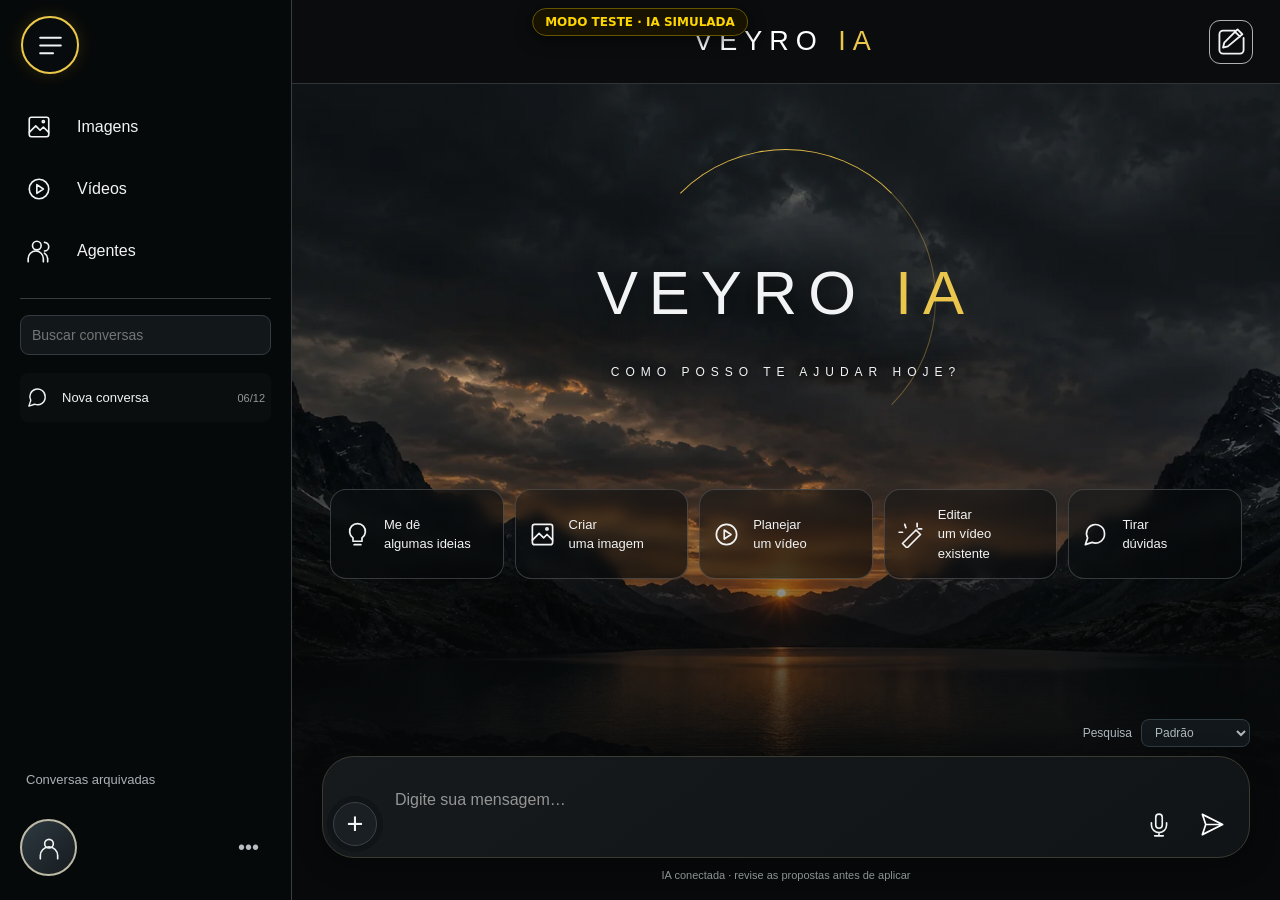
==== commit da968eb3: "Add files via upload" ====
--- a/index.html
+++ b/index.html
@@ -8,14 +8,16 @@
   <link rel="icon" href="data:image/svg+xml,%3Csvg xmlns='http://www.w3.org/2000/svg' viewBox='0 0 64 64'%3E%3Crect width='64' height='64' rx='16' fill='%23060606'/%3E%3Cpath d='M25 17 47 32 25 47Z' fill='%23ffd600'/%3E%3C/svg%3E">
   <link rel="stylesheet" href="styles.css">
   <link rel="stylesheet" href="cinematic.css">
+  <script src="runtime-config.js"></script>
   <script src="chrome-demo.js"></script>
+  <script src="veyro-chat-bridge.js"></script>
   <script src="studio.js" defer></script>
   <script src="chat.js" defer></script>
   <script src="knowledge.js" defer></script>
   <script src="app.js" defer></script>
 </head>
 <body data-mode="chat">
-  <div id="chrome-demo-banner" style="position:fixed;z-index:99999;top:8px;left:50%;transform:translateX(-50%);background:#171300;color:#ffd600;border:1px solid #665500;border-radius:999px;padding:6px 12px;font:600 12px/1.2 system-ui;box-shadow:0 3px 16px #0008;pointer-events:none">MODO TESTE NO CHROME · IA SIMULADA · NÃO PUBLICADO</div>
+  <div id="chrome-demo-banner" style="position:fixed;z-index:99999;top:8px;left:50%;transform:translateX(-50%);background:#171300;color:#ffd600;border:1px solid #665500;border-radius:999px;padding:6px 12px;font:600 12px/1.2 system-ui;box-shadow:0 3px 16px #0008;pointer-events:none">MODO TESTE · IA SIMULADA</div>
   <svg class="svg-defs" aria-hidden="true" xmlns="http://www.w3.org/2000/svg"><defs>
   <symbol id="i-menu" viewBox="0 0 24 24"><path d="M4 6h16M4 12h16M4 18h10"/></symbol>
   <symbol id="i-image" viewBox="0 0 24 24"><rect x="3" y="3" width="18" height="18" rx="2"/><path d="m3 17 6-6 4 4 3-3 5 5"/><circle cx="16" cy="7" r="1"/></symbol>
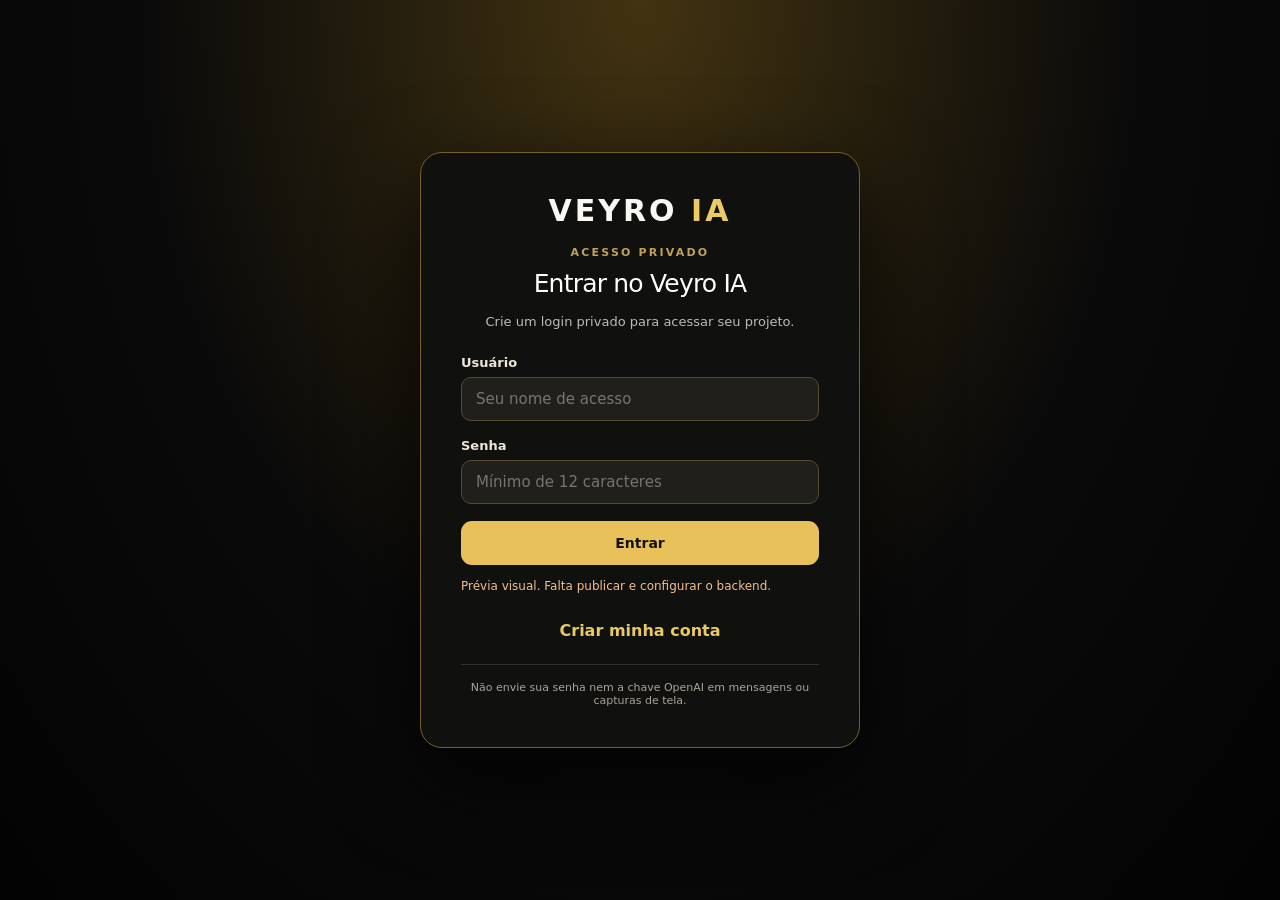
==== commit 097ebe3e: "feat: add login screen and OpenAI setup gate to test website" ====
--- a/index.html
+++ b/index.html
@@ -8,7 +8,10 @@
   <link rel="icon" href="data:image/svg+xml,%3Csvg xmlns='http://www.w3.org/2000/svg' viewBox='0 0 64 64'%3E%3Crect width='64' height='64' rx='16' fill='%23060606'/%3E%3Cpath d='M25 17 47 32 25 47Z' fill='%23ffd600'/%3E%3C/svg%3E">
   <link rel="stylesheet" href="styles.css">
   <link rel="stylesheet" href="cinematic.css">
+  <script>document.documentElement.classList.add("veyro-auth-pending")</script>
+  <link rel="stylesheet" href="auth-gate.css">
   <script src="runtime-config.js"></script>
+  <script src="auth-gate.js" defer></script>
   <script src="chrome-demo.js"></script>
   <script src="veyro-chat-bridge.js"></script>
   <script src="studio.js" defer></script>
--- a/auth-gate.css
+++ b/auth-gate.css
@@ -0,0 +1,17 @@
+html.veyro-auth-pending body > :not(#veyro-auth-screen){visibility:hidden!important}
+#veyro-auth-screen[hidden]{display:none!important}
+#veyro-auth-screen{position:fixed;inset:0;z-index:2147483647;display:flex;align-items:center;justify-content:center;overflow:auto;background:radial-gradient(ellipse at 50% 0%,#423311 0%,#0a0a0a 55%,#030303 100%);padding:20px;color:#faf8f3;font:16px system-ui,sans-serif}
+.veyro-auth-card{box-sizing:border-box;width:min(100%,440px);padding:clamp(25px,5vw,40px);background:#10100f;border:1px solid #76602a;border-radius:22px;box-shadow:0 32px 90px #000b}
+.veyro-auth-brand{text-align:center;font-size:30px;font-weight:900;letter-spacing:.1em}.veyro-auth-brand strong{color:#ecca64}
+.veyro-auth-eyebrow{display:block;text-align:center;color:#bfa25b;font-size:11px;letter-spacing:.2em;font-weight:700;margin:18px 0 10px}
+.veyro-auth-card h1{text-align:center;font-size:25px;line-height:1.2;margin:0 0 13px;color:#fff}
+.veyro-auth-description{color:#bebbb4;font-size:13px;line-height:1.5;text-align:center;margin:0 0 24px}
+.veyro-auth-card label{display:block;color:#eee7d9;font-size:13px;font-weight:700;margin:0 0 17px}
+.veyro-auth-card input{display:block;box-sizing:border-box;width:100%;margin-top:7px;min-width:0;border:1px solid #554b32;border-radius:10px;background:#211f1a;color:#fff;font:15px system-ui;padding:12px 14px}
+.veyro-auth-card input:focus{outline:2px solid #dbb64f;outline-offset:2px}
+.veyro-auth-main{width:100%;padding:14px 18px;border:0;border-radius:11px;background:#e8c15a;color:#16120b;font-size:14px;font-weight:900;cursor:pointer}
+.veyro-auth-main:disabled{opacity:.6}
+#veyro-auth-status{font-size:12px;color:#f2c08c;min-height:24px;line-height:1.5;overflow-wrap:anywhere}
+.veyro-auth-action{text-align:center}.veyro-auth-action button{border:0;background:transparent;color:#e9c961;padding:8px 12px;font-weight:700;cursor:pointer}
+.veyro-auth-footnote{border-top:1px solid #333029;padding-top:16px;margin:16px 0 0;color:#aaa59a;font-size:11px;text-align:center}
+#veyro-logout{margin-left:auto;padding:6px 12px;border:1px solid #77622b;border-radius:8px;background:#17130d;color:#edca68;cursor:pointer}
